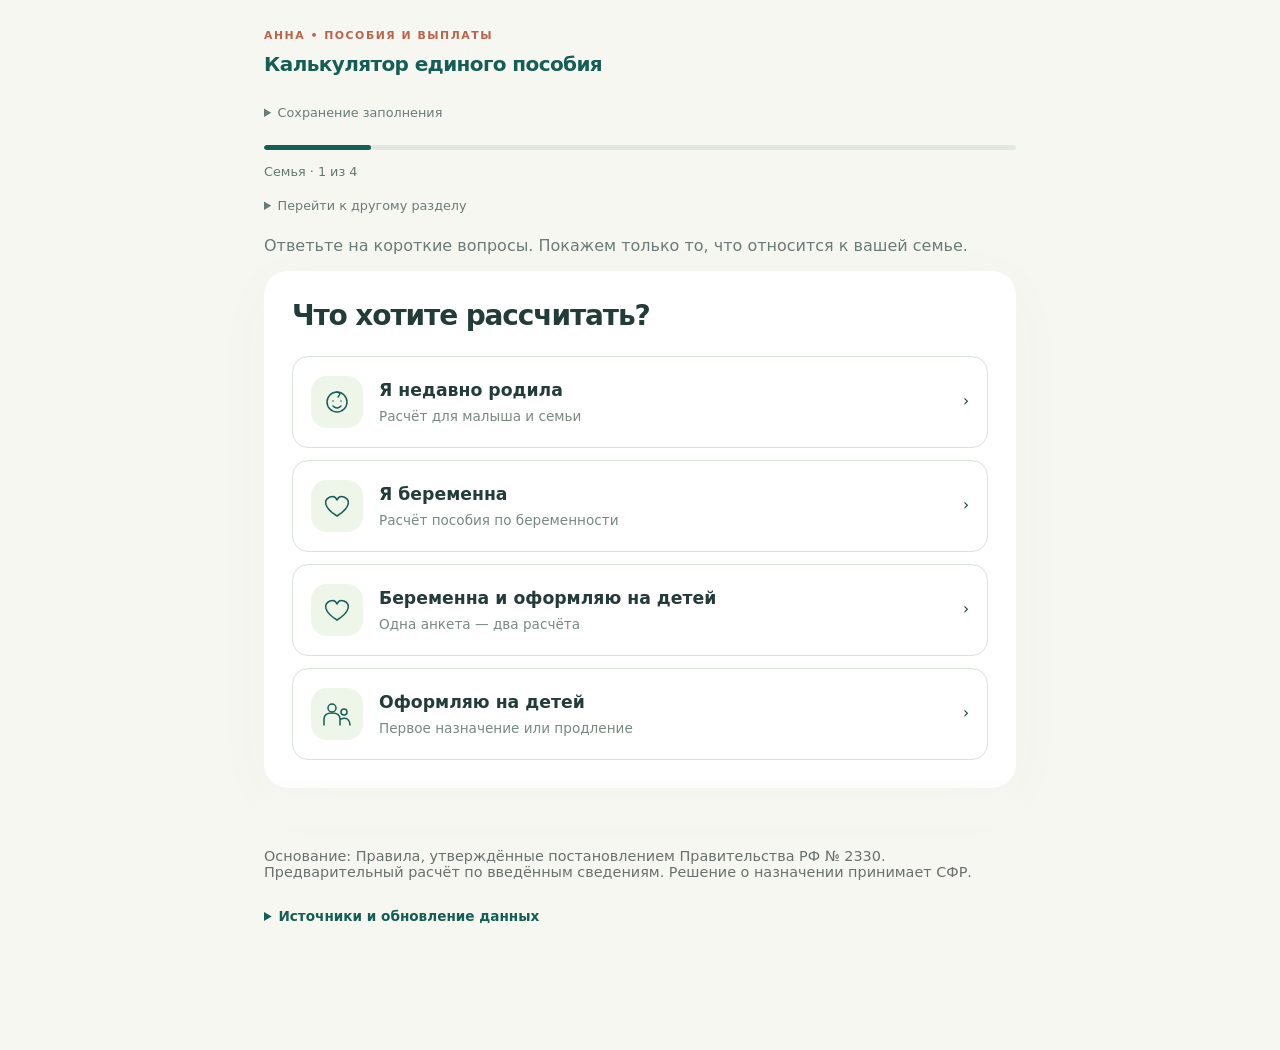
==== index.html @ 0e8c5431 "Audit regional income combinations and fix household recovery branches" ====
<!doctype html>
<html lang="ru">
<meta charset="utf-8">
<meta name="viewport" content="width=device-width, initial-scale=1">
<title>Калькулятор единого пособия — Анна про пособия</title>
<link rel="stylesheet" href="style.css?v=20261012-48">
<main>
  <header><span class="eyebrow">АННА • ПОСОБИЯ И ВЫПЛАТЫ</span><h1>Калькулятор единого пособия</h1><p>Узнайте предварительную сумму пособия и сравните, когда подать заявление. Можно заполнить частями и сохранить ответы.</p></header><details class="draft-tools"><summary>Сохранение заполнения</summary><label class="check"><input id="save-draft" type="checkbox"> Сохранять заполнение в этом браузере</label><p class="hint">На общем устройстве оставьте сохранение выключенным. Черновик хранится только в вашем браузере.</p><span id="draft-status" role="status"></span><button id="clear-draft" type="button" class="remove">Удалить черновик</button></details><nav id="progress" aria-label="Шаги анкеты"></nav><p id="step-help" class="step-help"></p>
  <section class="panel"><h2>Заявитель</h2><label>Гражданство РФ<select id="applicant-citizen"><option value="">Выберите</option><option value="yes">Да</option><option value="no">Нет</option></select></label><label>Постоянно проживаю в России<select id="applicant-residence"><option value="">Выберите</option><option value="yes">Да</option><option value="no">Нет</option></select></label><details><summary>Судебные решения о дееспособности</summary><label>Суд признавал вас недееспособным или ограничивал дееспособность?<select id="applicant-capacity"><option value="">Выберите</option><option value="none">Нет такого решения</option><option value="limited">Да, дееспособность ограничена</option><option value="incapable">Да, признали недееспособным</option><option value="unknown">Не уверена / нужно уточнить</option></select></label><div id="capacity-dates" hidden><label>Когда решение вступило в силу?<input id="capacity-decision" type="date"></label><label>Если дееспособность восстановлена: когда новое решение вступило в силу?<input id="capacity-restored" type="date"></label></div><p class="hint">Вопрос касается решения суда. Само заболевание или инвалидность его не заменяют. Для заявления на ребёнка проверяем сохранение родительских прав в его карточке; судебное ограничение само по себе не означает отказ. Если такой ситуации нет, выберите «Нет такого решения».</p></details><label>В каком месяце планируете подать заявление? <input id="start" type="month"></label><label>День, на который проверить условия (необязательно) <input id="day" type="number" min="1" max="31" value="1"></label><p class="hint">Если выбранного дня нет в месяце, сравниваем подачу в последний день этого месяца. Точная дата показана в календаре.</p><label class="check"><input id="pregnancy-applying" type="checkbox"> Проверить отдельно пособие беременной</label><label>Постановка на учёт до 12 недель<select id="pregnancy-registered"><option value="">Уточните, если подаёте по беременности</option><option value="yes">Да</option><option value="no">Нет</option></select></label><details id="pregnancy-details"><summary>Пособие по беременности</summary><label>Срок беременности на дату первой подачи, недель <input id="weeks" type="number" min="0" max="42"></label><label>Предполагаемая дата родов — для сравнения будущих месяцев <input id="pregnancy-forecast-through" type="date"></label><label>Если беременность уже закончилась — укажите дату <input id="pregnancy-ended" type="date"></label><p class="hint">Укажите срок на выбранный день подачи. Предполагаемая дата родов нужна только для прогноза: до неё сравниваем будущие месяцы. Дату окончания заполняйте, только если беременность уже закончилась. Если в расчётном периоде вы не работали из-за беременности, отметьте эти месяцы на шаге «Причины».</p></details><details open><summary>Адрес и уже назначенные меры поддержки</summary><label>По какому адресу будете подавать?<select id="residence-basis"><option value="">Выберите</option><option value="permanent">Постоянная регистрация</option><option value="temporary">Место пребывания</option><option value="actual">Фактическое проживание без подтверждённой регистрации</option></select></label><label>Если по месту пребывания или фактического проживания: сможете подтвердить адрес?<select id="address-proof"><option value="">Уточните, если относится к вам</option><option value="yes">Да, документы есть</option><option value="no">Пока нет</option></select></label><label>Получаете прежнее пособие, которое хотите заменить единым?<select id="prior-measure"><option value="">Уточните</option><option value="no">Нет</option><option value="yes">Да</option><option value="unknown">Не уверена</option></select></label><p class="hint">Речь о прежних выплатах на детей 3–7 или 8–17 лет, на первого или третьего ребёнка до 3 лет, либо прежнем пособии беременной. Если уже получаете единое пособие и хотите его продлить, выберите «Нет». Маткапитал, декретные и обычное пособие по уходу здесь указывать не нужно.</p></details><p class="hint">При расчёте пособия по беременности важен срок на день подачи. Заполните его на шаге «Дети».</p></section>
  <section class="panel"><div class="section-heading"><h2>Уважительные причины</h2><button id="add" type="button">+ Добавить период</button></div><div id="reasons"></div><p class="hint">Укажите месяцы, которые попали в период причины. Причины одного месяца не складываются дважды. В каждом добавленном периоде заполните обе даты; лишнюю строку можно убрать.</p></section>
  <section class="panel"><div class="section-heading"><h2>Дети в семье</h2><button id="add-child" type="button">+ Добавить ребёнка</button></div><div id="children"></div><label>Если есть ребёнок под опекой: вы единственный опекун или попечитель?<select id="sole-guardian"><option value="">Уточните, если это ваша ситуация</option><option value="yes">Да, подтверждается документом</option><option value="no">Нет</option></select></label><p class="hint">Для детей от 18 до 23 лет уточняем очное обучение и брак. На детей от 17 лет само пособие уже не назначают, но некоторые из них входят в состав семьи. Семейное положение само по себе не подтверждает статус единственного опекуна.</p></section>
  <section class="panel"><div class="section-heading"><h2>Автомобили</h2><button id="add-car" type="button">+ Добавить автомобиль</button></div><div id="cars"></div><label class="check"><input id="large-family" type="checkbox"> Семья официально многодетная</label><label>Вам уже продлевали пособие по этому правилу?<select id="grace-used"><option value="">Уточните, если актуально</option><option value="no">Нет</option><option value="yes">Да</option></select></label><label class="check"><input id="disability" type="checkbox"> В семье есть человек с инвалидностью</label><label class="check"><input id="support-car" type="checkbox"> Автомобиль предоставлен как мера поддержки или полностью оплачен целевой господдержкой (кроме регионального маткапитала)</label><p class="hint">Мощность от 250 л. с. включительно и возраст не старше пяти лет могут стать основанием для отказа. Для семьи с четырьмя детьми проверяется отдельное исключение.</p></section>
  <section class="panel"><div class="section-heading"><h2>Остальное имущество</h2><button id="add-property" type="button">+ Объект</button></div><p>Если имущества этого вида нет, ничего добавлять не нужно. По каждому объекту уточним только нужные параметры.</p><p class="hint">Квартиры и жилые дома проверяются отдельно: при двух и более квартирах предел общей площади — 24 м² на члена семьи; при двух и более домах — 40 м². Одна квартира и один дом не складываются. Земля — до 0,25 га (25 соток) обычно и до 1 га (100 соток) в сельском населённом пункте или на межселенной территории; применяются исключения по виду участка и господдержке.</p><div id="properties"></div><label>Место жительства / пребывания для порога земли<select id="rural"><option value="">Выберите, если есть учитываемая земля</option><option value="city">Городское / иное: 0,25 га</option><option value="rural">Сельский населённый пункт или межселенная территория: 1 га</option></select></label><div class="section-heading"><h3>Мотоциклы, лодки, самоходная техника</h3><button id="add-vehicle" type="button">+ Техника</button></div><details><summary>Если мотоцикл или самоходная техника получены как мера господдержки</summary><label class="check"><input id="support-motorcycle" type="checkbox"> Мотоцикл предоставлен как мера поддержки или полностью оплачен целевой господдержкой</label><label class="check"><input id="support-machine" type="checkbox"> Самоходная техника предоставлена как мера поддержки или полностью оплачена целевой господдержкой</label><p class="hint">Региональный маткапитал не относится к этому исключению. Подтвердите назначение меры документом.</p></details><div id="other-vehicles"></div><div id="deposit-section"><h3>Проценты по банковским счетам</h3><p class="hint">Укажите выплаченные проценты за налоговый год, а не сумму вклада и не только облагаемую налогом часть. При закрытии счета уточним дату.</p><div id="deposits"></div><button id="add-deposit" type="button">+ Счёт с процентами</button></div></section>
  <section class="panel"><div class="section-heading"><h2>Доходы семьи</h2><button id="add-adult" type="button">+ Добавить супруга</button></div><label>Способ ввода<select id="income-mode"><option value="period">Одинаковая сумма за месяц и период</option><option value="monthly">Разная сумма каждый месяц — точнее для прогноза</option><option value="total">Одна сумма за 12 месяцев — только первый месяц</option></select></label><p class="hint">Вводите начисленную зарплату <strong>до удержания НДФЛ</strong>. Сначала отметьте виды дохода. Для постоянной зарплаты укажите сумму и период. Будущую зарплату учитываем только если вы отметите отдельное предположение; для меняющейся рекомендуем помесячный ввод. Учитывайте начисленные суммы по каждому взрослому отдельно. Пустая ячейка означает «не знаю», ноль нужно ввести явно. Быстрый итог даст оценку только для первого месяца: для будущего окна не видно, какой доход из него выйдет.</p><div id="income-people"></div><details><summary>Где посмотреть суммы и что вводить</summary><ul><li>Зарплата за прошедший год: <a href="https://www.gosuslugi.ru/help/faq/income_statement/102203" target="_blank" rel="noopener">справка о доходах на Госуслугах</a> или <a href="https://www.nalog.gov.ru/rn91/ifns/ifns6/info/16555894/" target="_blank" rel="noopener">ФНС → Доходы → Справки о доходах</a>. Для текущих месяцев — расчётные листки у работодателя.</li><li>Проценты по вкладам и накопительным счетам за 2025 год: <a href="https://www.nalog.gov.ru/rn11/news/activities_fts/16637188/" target="_blank" rel="noopener">ФНС → Доходы → Банковские вклады</a>; также запросите справку в банке. Нужны <strong>все выплаченные проценты</strong>, а не только часть, с которой платится налог. Основную сумму вклада в доход не вводят.</li><li>По вкладам есть отдельная проверка порога процентов и расчёт дохода по календарному году. Он открывается при выборе «Проценты по вкладам».</li></ul></details><div class="demo-pm"><h3>Прожиточный минимум для расчёта</h3><label>Регион проживания<select id="pm-region"><option value="">Выберите регион</option></select></label><label hidden>Территория или группа территорий<select id="pm-area"><option value="">Выберите местность</option></select></label><p class="hint">Прожиточный минимум зависит от региона и года подачи. Для 2026 года используем значения из <a href="https://sfr.gov.ru/grazhdanam/dop_info/prozhitochniy_min_deti/velichina_projitochnogo_minimuma_v_subektah_Rossiiskoi_Federacii_na_tekushchiy_god/" target="_blank" rel="noopener">официальной таблицы СФР за 2026 год</a>. Если в регионе несколько местных значений, выберите свою территорию. Для 2027 года без загруженных официальных сумм доступен отдельный прогноз по выбранным допущениям.</p></div></section>
  <section class="panel"><h2>Сравнение месяцев</h2><p class="hint">Это предварительная проверка введённых доходов, алиментов, состава семьи и имущества. По неизвестным сведениям вывод остаётся открытым; решение о назначении принимает СФР.</p><div id="completion-check" class="completion-check" hidden></div><button id="print-results" type="button" class="remove">Распечатать / сохранить PDF</button><div id="results"></div></section>
  <div class="wizard-actions"><button id="back" type="button" class="remove">Назад</button><button id="next" type="button">Далее</button></div><footer>Основание: Правила, утверждённые постановлением Правительства РФ № 2330. Предварительный расчёт по введённым сведениям. Решение о назначении принимает СФР.<details class="sources-help"><summary>Источники и обновление данных</summary><p>Прожиточный минимум: официальная таблица СФР за 2026 год, сверка 29.09.2026. Правила расчёта: редакция, проверенная 29.09.2026. Дата сверки обозначает последнюю проверку источника, а год — период действия сумм. Для года без загруженных официальных сумм можно включить отдельный прогноз по своим допущениям. Такой результат помечен как сценарий.</p></details></footer>
</main><script type="module" src="ui.mjs?v=20261012-48"></script>
</html>
---- style.css ----
:root { font-family: Inter, system-ui, sans-serif; color:#172c35; background:#f1f4f1; } * { box-sizing:border-box } body { margin:0 } main { max-width:1000px; padding:32px 20px 80px; margin:auto } header { padding:42px 0 28px } h1 { font-size:clamp(2.2rem,6vw,4rem); max-width:720px; letter-spacing:-.045em; line-height:1.08; margin:14px 0 } h2 { margin:0 0 20px; font-size:1.45rem } p { line-height:1.55 } .eyebrow { color:#287865; font-weight:700; letter-spacing:.08em; text-transform:uppercase; font-size:.75rem } header p { max-width:650px; color:#53666c; font-size:1.1rem } .panel { background:white; padding:28px; border-radius:20px; margin:18px 0; box-shadow:0 8px 32px #123f2e0a } label { display:flex; flex-direction:column; gap:8px; font-weight:600; margin:14px 0 } input,select { font:inherit; border:1px solid #bdcbc6; border-radius:10px; padding:11px; background:white; width:100% } input:focus,select:focus { outline:2px solid #287865 } button { background:#176b59; color:white; border:0; border-radius:10px; padding:11px 16px; cursor:pointer; font-weight:700 } .hint,footer { color:#61737a; font-size:.9rem } .section-heading { display:flex; justify-content:space-between; align-items:start; gap:12px } .reason { display:grid; grid-template-columns:2fr 1fr 1fr 1.1fr auto; gap:10px; align-items:end; border-top:1px solid #e4ebe6; padding:16px 0 } .reason label { margin:0; font-size:.85rem } .reason .check { align-self:center; display:flex; flex-direction:row; align-items:center } .check input { width:auto } .remove { background:#edf2ef; color:#275b51 } .result { display:grid; grid-template-columns:1fr 2fr; padding:15px; border-top:1px solid #e4ebe6; gap:12px } .result strong { display:block } .ok { color:#16704e } .bad { color:#a54831 } .unknown { color:#756428 } footer { padding-top:20px } @media(max-width:700px) { .reason { grid-template-columns:1fr 1fr } .reason label:first-child { grid-column:span 2 } .result { grid-template-columns:1fr } }
.form-row { display:grid; grid-template-columns:repeat(4,minmax(0,1fr)) auto; gap:10px; align-items:end; padding:14px 0; border-top:1px solid #e4ebe6 } .form-row label { margin:0; font-size:.85rem } .form-row .check { flex-direction:row; align-items:center } .result small { display:block; color:#708188; font-weight:400; margin-top:4px } @media(max-width:700px) { .form-row { grid-template-columns:1fr 1fr } .form-row .check { grid-column:span 2 } }
.income-person { border-top:1px solid #e4ebe6; margin-top:20px; padding-top:16px } .income-person h3 { margin:0 0 12px } .income-grid { display:grid; grid-template-columns:repeat(4,minmax(0,1fr)); gap:8px 16px } .income-grid label { font-size:.85rem; margin:0 } .demo-pm { border-top:1px solid #e4ebe6; margin-top:22px; padding-top:15px } details { margin:18px 0 } summary { color:#176b59; cursor:pointer; font-weight:700 } details li { margin:9px 0; line-height:1.5 } a { color:#176b59 } @media(max-width:700px) { .income-grid { grid-template-columns:1fr 1fr } }
/* «Анна про пособия»: точная палитра уже используемого фирменного проекта. */
:root { --cream:#fbf3e7; --paper:#fffaf2; --ink:#26342f; --teal:#125b56; --terr:#c65336; --must:#d7a42d; --burg:#7d303b; --olive:#6f7841; --line:#dfd1bd; color:var(--ink); background:var(--cream) }
.panel { background:var(--paper); border:1px solid var(--line); box-shadow:0 8px 28px #382e200d }
h1,h2 { font-family:Georgia,serif; color:var(--teal) }
.eyebrow { color:var(--terr) }
button { background:var(--terr) }
.remove { background:#f2dfbd; color:#70491e }
a,summary { color:var(--teal) }
input:focus,select:focus { outline-color:var(--terr) }
input,select { border-color:#cfc1ad }
.hint,footer { color:#68716d }
.ok { color:var(--teal) } .bad { color:var(--burg) } .unknown { color:#795c13 }
#progress { display:flex; gap:7px; overflow-x:auto; padding:0 0 12px; margin-bottom:8px }
#progress span { white-space:nowrap; background:#f2dfbd; color:#70491e; padding:9px 13px; border-radius:999px; font-size:.8rem; font-weight:700 }
#progress span.active { background:var(--teal); color:white }
.wizard-actions { display:flex; justify-content:space-between; gap:12px; margin-top:18px }
.wizard-actions button { min-width:130px }
button:disabled { opacity:.45; cursor:not-allowed }
[hidden] { display:none!important }
.forecast-overview { background:#f2dfbd; border-radius:12px; padding:14px 16px; margin:8px 0 18px; line-height:1.5 }
details.result { display:block; margin:8px 0; padding:0; border:1px solid var(--line); border-radius:12px; background:white; overflow:hidden }
.result > summary { display:flex; align-items:center; justify-content:space-between; gap:12px; padding:15px 18px; list-style:none; line-height:1.4 }
.result > summary::-webkit-details-marker { display:none }
.result > summary::after { content:'⌄'; font-size:1.3rem; line-height:1; margin-left:4px; transition:transform .15s }
.result[open] > summary::after { transform:rotate(180deg) }
.result > summary:focus-visible { outline:2px solid var(--terr); outline-offset:-2px }
.result-date { color:var(--ink); font-weight:700; flex:0 0 auto }
.result-detail { border-top:1px solid var(--line); padding:16px 18px; line-height:1.6; overflow-wrap:anywhere }
@media(max-width:700px) { .result > summary { align-items:flex-start; flex-direction:column; position:relative; padding-right:42px } .result > summary::after { position:absolute; top:16px; right:17px } }
.source-picker { border-top:1px solid var(--line); margin-top:20px; padding-top:18px }
.source-picker fieldset { border:0; padding:0; margin:12px 0 }
.source-picker legend { font-weight:700; margin-bottom:6px; color:var(--teal) }
.source-grid { display:grid; grid-template-columns:repeat(2,minmax(0,1fr)); gap:6px 14px }
.source-grid .check { flex-direction:row; align-items:center; margin:4px 0; font-weight:500 }
@media(max-width:700px) { .source-grid { grid-template-columns:1fr } }
[hidden] { display:none!important }

.result-section + .result-section { margin-top:18px; padding-top:16px; border-top:1px solid var(--line) }
.result-section h3 { font-size:1rem; color:var(--teal); margin:0 0 7px; line-height:1.4 }
.result-section p { margin:0; line-height:1.65 }

.draft-tools { padding:14px 18px; border:1px solid var(--line); border-radius:12px; margin-bottom:20px }
.draft-tools .check { flex-direction:row; align-items:center; font-size:.9rem; margin:0 }
.draft-tools button { margin-top:10px }
#draft-status { display:block; font-size:.85rem }
.completion-check { background:#f2dfbd; border-radius:12px; padding:16px; margin-bottom:18px }
.review-link { display:block; background:transparent; color:var(--teal); text-align:left; text-decoration:underline; padding:7px 0; overflow-wrap:anywhere }
.form-row > *, .reason > * { min-width:0 }
@media(max-width:420px) { main { padding:20px 12px 50px } .panel { padding:18px 14px } .form-row,.reason,.income-grid { grid-template-columns:1fr } .form-row .check,.reason label:first-child { grid-column:auto } .section-heading { flex-wrap:wrap } }
@media print { body { background:white; color:black } main { max-width:none;padding:0 } header { padding:0 } nav,.draft-tools,.wizard-actions,button,main > .panel:not(:last-of-type) { display:none!important } main > .panel:last-of-type { display:block!important;border:0;box-shadow:none;padding:0 } .completion-check { background:white } .result { break-inside:avoid } .result > summary::after { display:none } .result-section { break-inside:avoid } }

/* Анкета: последовательные шаги и отдельные карточки детей. */
header { padding:24px 0 12px } h1 { font-size:clamp(2rem,5vw,3.2rem); max-width:820px }
#progress { display:block;overflow:visible;margin:20px 0 6px;padding:0 }
.step-counter { font-size:1rem;color:var(--teal);font-weight:700;margin:0 0 12px }
.step-links { display:flex;gap:7px;flex-wrap:wrap }
.step-links button { background:#f2dfbd;color:#70491e;font-size:.82rem;padding:8px 11px }
.step-links button.active { background:var(--teal);color:white }
.step-help,.step-intro { color:#61716b;line-height:1.6 }
.basic-grid,.child-core { display:grid;grid-template-columns:repeat(2,minmax(0,1fr));gap:8px 20px }
.basic-grid .demo-pm { grid-column:1/-1;margin:0;padding:0;border:0 }
.child-card { display:block;border:1px solid var(--line);border-radius:14px;padding:18px;margin:14px 0;background:white }
.child-card-title { margin:0 0 14px;color:var(--teal) }
.child-core label { margin:8px 0;font-size:.95rem }
.child-card > details { border-top:1px solid var(--line);padding-top:12px }
.child-card > .check { display:flex;flex-direction:row;align-items:center;margin:12px 0 }
.child-card > .remove { margin-top:12px }
.draft-tools { margin:8px 0;padding:12px 16px }
.draft-tools .check { margin-top:12px }
.pregnancy-choice { border-top:1px solid var(--line);margin-top:22px;padding-top:12px }
.pregnancy-choice > .check { flex-direction:row;align-items:center }
.result-overview { border:1px solid var(--line);border-radius:14px;padding:18px;margin:18px 0;background:#f4ead8 }
.result-overview h3 { margin:0;color:var(--teal) }.result-overview p { margin:10px 0 0 }
.result > summary .result-date { min-width:150px }
.wizard-actions { position:sticky;bottom:0;padding:14px 0;background:var(--cream);z-index:2;border-top:1px solid var(--line) }
@media(max-width:600px) { .basic-grid,.child-core { grid-template-columns:1fr } .basic-grid .demo-pm { grid-column:auto }.child-card { padding:14px }.step-links button { font-size:.75rem;padding:7px 9px }.wizard-actions button { min-width:0 } }
@media print { main > .panel { display:none!important } #result-panel { display:block!important } .draft-tools,.step-help { display:none!important } #results details { display:block } }
.basic-grid .check { flex-direction:row;align-items:center }
.basic-grid > .field-help { grid-column:1/-1 }

header { padding:14px 0 8px } h1 { font-size:clamp(1.8rem,4vw,2.6rem) } header p { font-size:1rem;margin:12px 0 }

.renewal-help { border-top:1px solid var(--line);margin-top:20px;padding-top:12px }
.sources-help { font-size:.85rem;line-height:1.6 }
@media(max-width:600px) { header h1 { font-size:1.65rem;margin:10px 0 } header p { font-size:.9rem;line-height:1.5 }.step-links { flex-wrap:nowrap;overflow-x:auto;padding-bottom:7px }.step-links button { flex-shrink:0 }.step-help { font-size:.9rem;margin:8px 0 }.check input[type=checkbox] { flex:0 0 auto;width:20px;height:20px }.panel h2 { font-size:1.5rem } }

.asset-choice-grid { display:grid;grid-template-columns:repeat(2,minmax(0,1fr));gap:6px 18px }.asset-picker .check,.alimony-children .check { flex-direction:row;align-items:center;font-weight:500 }.property-adds { display:flex;flex-wrap:wrap;gap:8px;margin:16px 0 }.asset-row-title { grid-column:1/-1;color:var(--teal);margin:8px 0 } #forecast-settings label { font-weight:500 }
@media(max-width:600px) { .asset-choice-grid { grid-template-columns:1fr }.property-adds button { width:100% } }

/* Comfortable touch targets and shorter screens while filling the form. */
input,select,button { min-height:44px } input,select { font-size:16px } .check { min-height:44px;gap:10px }.check input { min-height:0; width:22px;height:22px;flex-shrink:0 } summary { padding:8px 0;min-height:44px;box-sizing:border-box } .quick-confirm,.leave-help,.period-note,.step-review { border:1px solid var(--line);background:#f4ead8;padding:14px;border-radius:12px;margin:14px 0;line-height:1.5 }.quick-confirm p { margin:0 0 12px }.quick-confirm small { display:block;margin-top:10px }.leave-help button { display:block;margin:10px 0;text-align:left }.child-circumstances label { margin:14px 0 }.field-invalid { border:2px solid var(--terr) }.result-amount { color:var(--teal);font-size:1.15rem;line-height:1.4 }.inside-wizard header p { display:none }.inside-wizard header h1 { font-size:1.2rem;margin:8px 0 }.inside-wizard .eyebrow { display:none }.inside-wizard .draft-tools { margin:0;padding:6px 12px }.inside-wizard .draft-tools summary { font-size:.85rem }.step-review .review-link { min-height:44px }.form-row > .hint,.form-row > .salary-zero { grid-column:1/-1 }
@media(max-width:600px) { main { padding-top:14px }.panel { padding:18px 14px }.form-row,.reason { grid-template-columns:1fr }.form-row .check,.reason label:first-child { grid-column:auto }.form-row label,.reason label { font-size:1rem }.step-links button { min-height:44px;font-size:.85rem;padding:10px 12px }.wizard-actions { padding-bottom:max(12px,env(safe-area-inset-bottom));gap:12px }.wizard-actions button { min-height:48px;font-size:1rem;flex:1 }.wizard-actions #back { flex:0 0 auto }.child-core { gap:4px }.result-amount { font-size:1.25rem }.source-grid .check { padding:5px 0 }.leave-help button,.quick-confirm button { width:100% } }

/* Guided, mobile-first presentation. */
:root { --cream:#f7f7f2;--paper:#fff;--line:#dde4dc;--ink:#233c39;--teal:#155e56;--terr:#bb634b;font-family:system-ui,-apple-system,BlinkMacSystemFont,"Segoe UI",sans-serif;background:var(--cream) }
main { max-width:800px;padding:24px 24px 90px } header { padding:0 0 12px } header h1,.inside-wizard header h1 { font-family:inherit;font-size:1.25rem;letter-spacing:-.03em;margin:8px 0;max-width:none;line-height:1.3 } header .eyebrow { font-size:.68rem;letter-spacing:.14em } header p { display:none }.inside-wizard .eyebrow { display:inline }
.panel { border:0;box-shadow:0 14px 60px #1f514108;background:white;border-radius:24px;padding:28px;margin:12px 0 }.panel > h2,.panel > .section-heading { display:none }.question-card > h2 { font:650 1.75rem/1.2 system-ui,sans-serif;letter-spacing:-.04em;color:var(--ink);margin:0 0 24px }.question-card h3 { font-size:1.1rem;line-height:1.4;color:var(--ink) }.question-card h2 ~ h2 { display:none }.question-card > .hint { color:#697c77 }
.basic-grid { display:block }.basic-grid .demo-pm { padding:0;margin:0;border:0 }.demo-pm > h3,.asset-picker > h3,.source-picker > h3 { display:none }.guided-intro { color:#697c77;font-size:1rem;margin:12px 0 }.draft-tools,.inside-wizard .draft-tools { margin:0;border:0;border-radius:0;padding:0;background:none }.draft-tools > summary { font-size:.8rem;min-height:36px;font-weight:500;color:#697c77 }.draft-tools .check { margin:8px 0 }
#progress { margin:12px 0 6px }.progress-track { background:#e1e8df;border-radius:8px;height:5px;overflow:hidden;margin-bottom:12px }.progress-track span { display:block;height:100%;background:var(--teal);border-radius:8px }.step-counter { color:#637872;font-size:.8rem;font-weight:500;margin:8px 0 }.section-menu { margin:0 }.section-menu > summary { font-size:.8rem;font-weight:500;min-height:32px;color:#697c77 }.section-menu .step-links { padding:10px 0;flex-wrap:wrap }.section-menu button { background:#eef3ed;min-height:44px }.section-menu button.active { background:var(--teal) }
.goal-choices { display:grid;gap:12px }.goal-choice { display:flex;align-items:center;gap:16px;text-align:left;background:white;border:1px solid #d9e3d9;border-radius:16px;padding:18px;color:var(--ink);width:100%;min-height:92px;box-shadow:none;font-weight:500 }.goal-choice > span:nth-child(2) { flex:1 }.goal-choice strong { font-size:1.08rem;font-weight:650;display:block }.goal-choice small { font-size:.85rem;color:#788980;display:block;margin-top:6px }.goal-choice:hover,.goal-choice:focus-visible { border-color:var(--teal);background:#f3f8f1 }.choice-icon { background:#eef5e9;border-radius:16px;width:52px;height:52px;display:grid;place-items:center;color:var(--teal) }.choice-icon svg { width:32px;height:32px;stroke:currentColor;fill:none;stroke-width:1.5;stroke-linecap:round;stroke-linejoin:round }
label { font-weight:550;line-height:1.4;font-size:1rem;margin:16px 0;gap:9px } input,select { min-height:50px;border:1px solid #dce4db;border-radius:12px;padding:13px;color:var(--ink);background:#fcfdfb;font-size:16px } input:focus-visible,select:focus-visible { outline:2px solid #a0bb9e;outline-offset:2px;border-color:var(--teal) } button { font-family:inherit;font-size:.95rem;min-height:48px;padding:13px 18px;line-height:1.3;border-radius:12px;background:var(--teal) }.remove { background:#edf3e8;color:var(--teal) }.check { align-items:center;flex-direction:row;min-height:48px;gap:12px }.check input { width:22px;height:22px;min-height:0;accent-color:var(--teal) }
.child-card { background:transparent;border:0;border-radius:0;padding:0;margin:0 }.child-core { gap:8px 18px }.child-card-title { font-size:1.5rem;margin:0 0 20px }.child-core label { font-size:1rem }.child-card > .remove { font-size:.8rem;padding:8px 10px;min-height:40px;background:transparent;color:#92756d }.child-card details { border-top:0 }.quick-confirm,.leave-help,.period-note,.step-review { background:#f2f7ed;border:0;border-radius:16px;padding:18px;font-size:.95rem }.quick-confirm button { background:white;color:var(--teal);border:1px solid #dce7d5 }.quick-confirm small { color:#73866f }.optional-details,.field-help,.child-circumstances,.child-role-help { border-top:1px solid #e4eae1;padding-top:8px }.optional-details > summary,.field-help > summary,.child-circumstances > summary { font-size:.9rem;font-weight:500;color:#667e70 }.source-picker { border:0;padding:0;margin:0 }.source-grid { gap:10px;grid-template-columns:1fr 1fr }.source-grid .check,.asset-choice-grid .check { margin:0;border:1px solid #e1e7dc;border-radius:12px;padding:14px;background:#fcfdfb;font-size:.95rem;align-items:flex-start }.source-grid .check:has(input:checked),.asset-choice-grid .check:has(input:checked) { border-color:#8fac87;background:#f2f7ed }.source-grid .check input { margin-top:1px }.source-picker legend { color:#697c77;font-size:.9rem;font-weight:400 }.source-picker > .hint { margin:0 0 14px }.asset-choice-grid { gap:10px }.source-picker details { margin:16px 0 }.form-row { grid-template-columns:repeat(2,minmax(0,1fr));gap:16px;align-items:start }.form-row > .remove,.form-row > details,.form-row > .hint { grid-column:1/-1 }.income-person { border-top:0;margin-top:0 }.reason { grid-template-columns:repeat(2,minmax(0,1fr));align-items:start;gap:16px }.reason .hint,.reason button { grid-column:1/-1 }.period-note { margin:0 0 20px;font-size:.9rem }.leave-help { background:#f8f2eb }.leave-help > summary { font-weight:550 }.result-overview { background:#eef5e9;border:0;border-radius:18px;padding:22px }.result-overview h3 { color:var(--teal);font-size:1.15rem }.result > summary { padding:18px;gap:18px }.forecast-details > summary { font-weight:500;font-size:.9rem }.result-amount { font-size:1.2rem }.result-section p { font-size:.95rem }.result-detail { line-height:1.5 }
.wizard-actions { padding:14px 0;background:var(--cream);border-top:0;gap:12px;box-shadow:0 -10px 18px var(--cream);margin-top:10px }.wizard-actions #next { flex:1;font-size:1rem;min-height:52px }.wizard-actions #back { min-width:90px;min-height:52px;background:white;color:#6c8179;border:1px solid #dce4db }.wizard-actions button { max-width:none }.inside-wizard footer { display:none } body[data-question=result] footer { display:block;font-size:.8rem }.guided-intro:empty { display:none }
@media(max-width:600px) { main { padding:16px 14px 90px }.panel { padding:24px 20px;border-radius:20px }.question-card > h2 { font-size:1.55rem }.child-core,.form-row,.reason,.source-grid,.asset-choice-grid { grid-template-columns:1fr }.child-core label { margin:10px 0 }.reason label:first-child,.form-row .check { grid-column:auto }.goal-choice { padding:16px 14px;gap:12px }.goal-choice strong { font-size:1rem }.goal-choice small { font-size:.82rem }.choice-icon { width:46px;height:46px;flex-shrink:0 }.section-menu .step-links { overflow:visible }.wizard-actions { padding-bottom:max(12px,env(safe-area-inset-bottom)) }.panel .quick-confirm,.panel .leave-help { padding:16px }.result > summary { padding:18px }.result-amount { font-size:1.25rem }.inside-wizard header h1 { font-size:1.1rem }.question-card .section-heading { gap:12px;align-items:center }.section-heading button { font-size:.85rem } }
@media print { .question-card { display:block!important }.question-card > h2 { display:block } .guided-intro,.section-menu,.progress-track { display:none!important } body footer { display:block!important } }

body:not([data-question=goal]):not([data-question=result]) footer { display:none }#progress .progress-track span { background:var(--teal);padding:0;border-radius:8px }.optional-details:has(> .pregnancy-choice) { margin-top:16px }

.search-select {position:relative;display:grid;grid-template-columns:minmax(0,1fr) 44px;gap:0;margin-top:6px}.search-select-native {position:absolute!important;width:1px!important;height:1px!important;opacity:0;pointer-events:none;padding:0!important;margin:0!important;overflow:hidden}.search-select-input {margin:0!important;border-radius:10px 0 0 10px!important;width:100%;min-width:0}.search-select-toggle {margin:0!important;padding:0!important;border-radius:0 10px 10px 0!important;font-size:22px;min-width:44px}.search-select-options {position:absolute;z-index:50;top:calc(100% - 18px);left:0;right:0;max-height:300px;overflow-y:auto;background:white;border:1px solid var(--line);border-radius:10px;box-shadow:0 8px 24px #0002;overscroll-behavior:contain}.search-select-options[hidden] {display:none}.search-select-option {display:block!important;text-align:left!important;width:100%;border:0!important;border-radius:0!important;background:white!important;color:var(--ink)!important;padding:12px 14px!important;margin:0!important;font-size:1rem;white-space:normal;line-height:1.4}.search-select-option:hover,.search-select-option[aria-selected=true] {background:#e7eee8!important}.search-select-options p {padding:12px;margin:0;font-size:14px}.search-select-status {grid-column:1/-1;font-size:12px;min-height:18px;color:var(--muted)}label:has(> .search-select-native.field-invalid) .search-select-input {border:2px solid var(--terr)}

.form-row .forecast-option,.forecast-option { display:block;grid-column:1/-1;line-height:1.5 }.forecast-option input { vertical-align:middle;margin-right:8px }.forecast-option .hint { display:block;margin-top:8px;font-weight:400 }

.result-answers { padding:0 16px 16px;border-bottom:1px solid var(--line) }.result-answers p { font-weight:600 }.result-answers .review-link { display:block;width:100%;text-align:left;margin:8px 0;white-space:normal }.result-edit-context { padding:16px;background:#f4ead8;border-radius:12px;margin:16px 0 }.result-edit-context p { margin-top:0 }

.individual-income-checks { margin:12px 0;padding:16px;border:1px solid var(--line);border-radius:12px;background:#f7faf5 }.individual-income-checks h3 { font-size:1rem;margin:0 0 8px }.individual-income-check { padding:10px 0;border-top:1px solid var(--line) }.individual-income-check p { margin:6px 0;line-height:1.5;font-size:.9rem }.individual-income-checks > .hint { margin:0 0 10px }
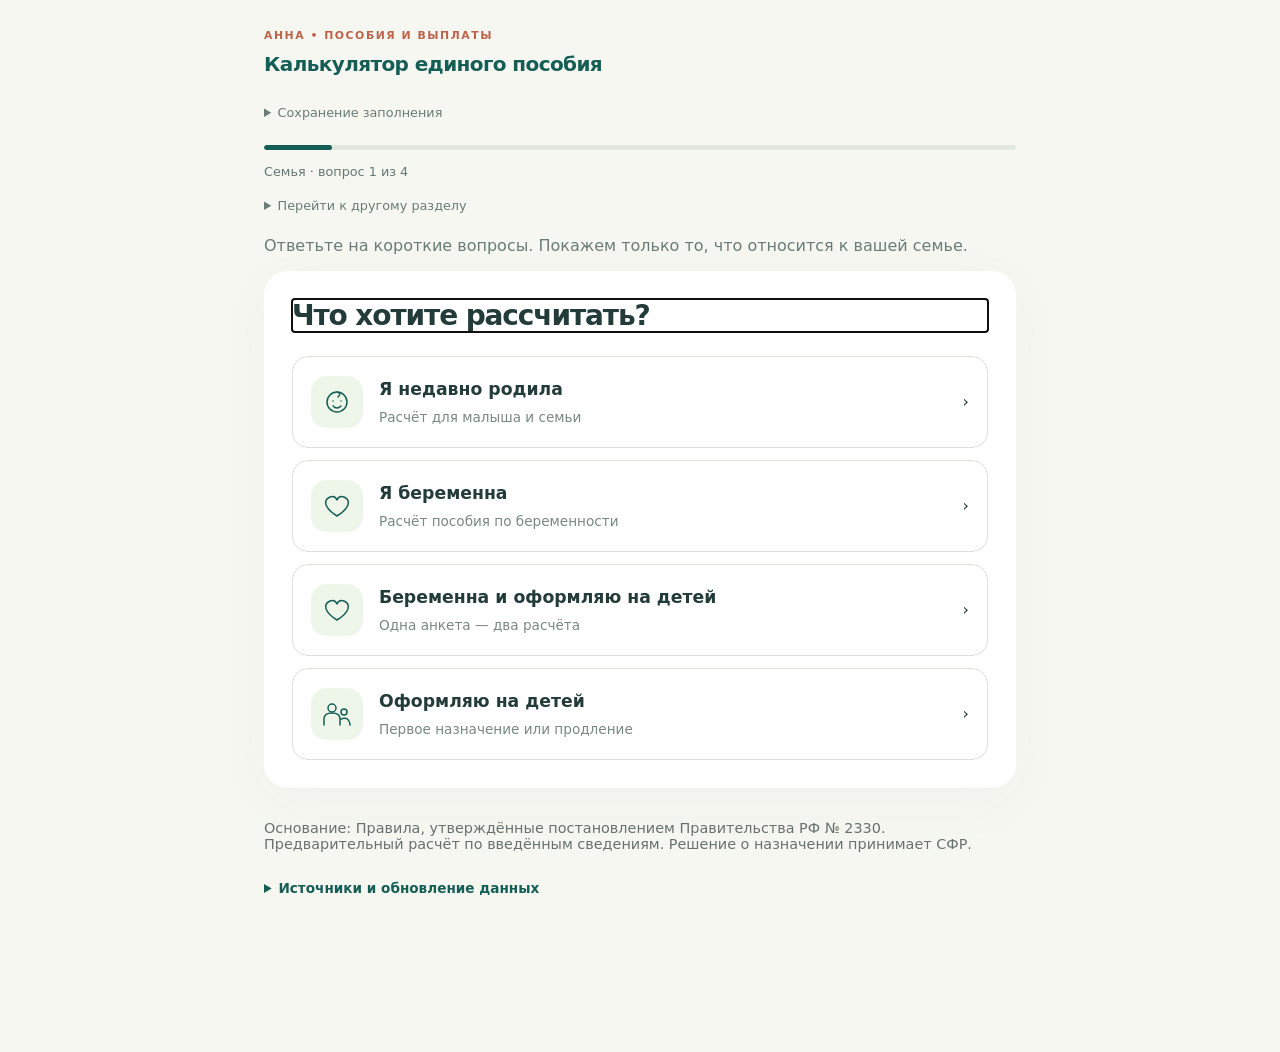
==== commit d15d4e01: "Improve mobile benefit questionnaire while preserving calculation rules and old drafts" ====
--- a/index.html
+++ b/index.html
@@ -1,9 +1,10 @@
 <!doctype html>
 <html lang="ru">
 <meta charset="utf-8">
-<meta name="viewport" content="width=device-width, initial-scale=1">
+<meta name="viewport" content="width=device-width, initial-scale=1, viewport-fit=cover">
+<meta name="robots" content="noindex, nofollow">
 <title>Калькулятор единого пособия — Анна про пособия</title>
-<link rel="stylesheet" href="style.css?v=20261012-48">
+<link rel="stylesheet" href="style.css?v=20261013-mobile1">
 <main>
   <header><span class="eyebrow">АННА • ПОСОБИЯ И ВЫПЛАТЫ</span><h1>Калькулятор единого пособия</h1><p>Узнайте предварительную сумму пособия и сравните, когда подать заявление. Можно заполнить частями и сохранить ответы.</p></header><details class="draft-tools"><summary>Сохранение заполнения</summary><label class="check"><input id="save-draft" type="checkbox"> Сохранять заполнение в этом браузере</label><p class="hint">На общем устройстве оставьте сохранение выключенным. Черновик хранится только в вашем браузере.</p><span id="draft-status" role="status"></span><button id="clear-draft" type="button" class="remove">Удалить черновик</button></details><nav id="progress" aria-label="Шаги анкеты"></nav><p id="step-help" class="step-help"></p>
   <section class="panel"><h2>Заявитель</h2><label>Гражданство РФ<select id="applicant-citizen"><option value="">Выберите</option><option value="yes">Да</option><option value="no">Нет</option></select></label><label>Постоянно проживаю в России<select id="applicant-residence"><option value="">Выберите</option><option value="yes">Да</option><option value="no">Нет</option></select></label><details><summary>Судебные решения о дееспособности</summary><label>Суд признавал вас недееспособным или ограничивал дееспособность?<select id="applicant-capacity"><option value="">Выберите</option><option value="none">Нет такого решения</option><option value="limited">Да, дееспособность ограничена</option><option value="incapable">Да, признали недееспособным</option><option value="unknown">Не уверена / нужно уточнить</option></select></label><div id="capacity-dates" hidden><label>Когда решение вступило в силу?<input id="capacity-decision" type="date"></label><label>Если дееспособность восстановлена: когда новое решение вступило в силу?<input id="capacity-restored" type="date"></label></div><p class="hint">Вопрос касается решения суда. Само заболевание или инвалидность его не заменяют. Для заявления на ребёнка проверяем сохранение родительских прав в его карточке; судебное ограничение само по себе не означает отказ. Если такой ситуации нет, выберите «Нет такого решения».</p></details><label>В каком месяце планируете подать заявление? <input id="start" type="month"></label><label>День, на который проверить условия (необязательно) <input id="day" type="number" min="1" max="31" value="1"></label><p class="hint">Если выбранного дня нет в месяце, сравниваем подачу в последний день этого месяца. Точная дата показана в календаре.</p><label class="check"><input id="pregnancy-applying" type="checkbox"> Проверить отдельно пособие беременной</label><label>Постановка на учёт до 12 недель<select id="pregnancy-registered"><option value="">Уточните, если подаёте по беременности</option><option value="yes">Да</option><option value="no">Нет</option></select></label><details id="pregnancy-details"><summary>Пособие по беременности</summary><label>Срок беременности на дату первой подачи, недель <input id="weeks" type="number" min="0" max="42"></label><label>Предполагаемая дата родов — для сравнения будущих месяцев <input id="pregnancy-forecast-through" type="date"></label><label>Если беременность уже закончилась — укажите дату <input id="pregnancy-ended" type="date"></label><p class="hint">Укажите срок на выбранный день подачи. Предполагаемая дата родов нужна только для прогноза: до неё сравниваем будущие месяцы. Дату окончания заполняйте, только если беременность уже закончилась. Если в расчётном периоде вы не работали из-за беременности, отметьте эти месяцы на шаге «Причины».</p></details><details open><summary>Адрес и уже назначенные меры поддержки</summary><label>По какому адресу будете подавать?<select id="residence-basis"><option value="">Выберите</option><option value="permanent">Постоянная регистрация</option><option value="temporary">Место пребывания</option><option value="actual">Фактическое проживание без подтверждённой регистрации</option></select></label><label>Если по месту пребывания или фактического проживания: сможете подтвердить адрес?<select id="address-proof"><option value="">Уточните, если относится к вам</option><option value="yes">Да, документы есть</option><option value="no">Пока нет</option></select></label><label>Получаете прежнее пособие, которое хотите заменить единым?<select id="prior-measure"><option value="">Уточните</option><option value="no">Нет</option><option value="yes">Да</option><option value="unknown">Не уверена</option></select></label><p class="hint">Речь о прежних выплатах на детей 3–7 или 8–17 лет, на первого или третьего ребёнка до 3 лет, либо прежнем пособии беременной. Если уже получаете единое пособие и хотите его продлить, выберите «Нет». Маткапитал, декретные и обычное пособие по уходу здесь указывать не нужно.</p></details><p class="hint">При расчёте пособия по беременности важен срок на день подачи. Заполните его на шаге «Дети».</p></section>
@@ -14,5 +15,5 @@
   <section class="panel"><div class="section-heading"><h2>Доходы семьи</h2><button id="add-adult" type="button">+ Добавить супруга</button></div><label>Способ ввода<select id="income-mode"><option value="period">Одинаковая сумма за месяц и период</option><option value="monthly">Разная сумма каждый месяц — точнее для прогноза</option><option value="total">Одна сумма за 12 месяцев — только первый месяц</option></select></label><p class="hint">Вводите начисленную зарплату <strong>до удержания НДФЛ</strong>. Сначала отметьте виды дохода. Для постоянной зарплаты укажите сумму и период. Будущую зарплату учитываем только если вы отметите отдельное предположение; для меняющейся рекомендуем помесячный ввод. Учитывайте начисленные суммы по каждому взрослому отдельно. Пустая ячейка означает «не знаю», ноль нужно ввести явно. Быстрый итог даст оценку только для первого месяца: для будущего окна не видно, какой доход из него выйдет.</p><div id="income-people"></div><details><summary>Где посмотреть суммы и что вводить</summary><ul><li>Зарплата за прошедший год: <a href="https://www.gosuslugi.ru/help/faq/income_statement/102203" target="_blank" rel="noopener">справка о доходах на Госуслугах</a> или <a href="https://www.nalog.gov.ru/rn91/ifns/ifns6/info/16555894/" target="_blank" rel="noopener">ФНС → Доходы → Справки о доходах</a>. Для текущих месяцев — расчётные листки у работодателя.</li><li>Проценты по вкладам и накопительным счетам за 2025 год: <a href="https://www.nalog.gov.ru/rn11/news/activities_fts/16637188/" target="_blank" rel="noopener">ФНС → Доходы → Банковские вклады</a>; также запросите справку в банке. Нужны <strong>все выплаченные проценты</strong>, а не только часть, с которой платится налог. Основную сумму вклада в доход не вводят.</li><li>По вкладам есть отдельная проверка порога процентов и расчёт дохода по календарному году. Он открывается при выборе «Проценты по вкладам».</li></ul></details><div class="demo-pm"><h3>Прожиточный минимум для расчёта</h3><label>Регион проживания<select id="pm-region"><option value="">Выберите регион</option></select></label><label hidden>Территория или группа территорий<select id="pm-area"><option value="">Выберите местность</option></select></label><p class="hint">Прожиточный минимум зависит от региона и года подачи. Для 2026 года используем значения из <a href="https://sfr.gov.ru/grazhdanam/dop_info/prozhitochniy_min_deti/velichina_projitochnogo_minimuma_v_subektah_Rossiiskoi_Federacii_na_tekushchiy_god/" target="_blank" rel="noopener">официальной таблицы СФР за 2026 год</a>. Если в регионе несколько местных значений, выберите свою территорию. Для 2027 года без загруженных официальных сумм доступен отдельный прогноз по выбранным допущениям.</p></div></section>
   <section class="panel"><h2>Сравнение месяцев</h2><p class="hint">Это предварительная проверка введённых доходов, алиментов, состава семьи и имущества. По неизвестным сведениям вывод остаётся открытым; решение о назначении принимает СФР.</p><div id="completion-check" class="completion-check" hidden></div><button id="print-results" type="button" class="remove">Распечатать / сохранить PDF</button><div id="results"></div></section>
   <div class="wizard-actions"><button id="back" type="button" class="remove">Назад</button><button id="next" type="button">Далее</button></div><footer>Основание: Правила, утверждённые постановлением Правительства РФ № 2330. Предварительный расчёт по введённым сведениям. Решение о назначении принимает СФР.<details class="sources-help"><summary>Источники и обновление данных</summary><p>Прожиточный минимум: официальная таблица СФР за 2026 год, сверка 29.09.2026. Правила расчёта: редакция, проверенная 29.09.2026. Дата сверки обозначает последнюю проверку источника, а год — период действия сумм. Для года без загруженных официальных сумм можно включить отдельный прогноз по своим допущениям. Такой результат помечен как сценарий.</p></details></footer>
-</main><script type="module" src="ui.mjs?v=20261012-48"></script>
+</main><script type="module" src="ui.mjs?v=20261013-mobile1"></script>
 </html>
--- a/style.css
+++ b/style.css
@@ -116,3 +116,57 @@
 .result-answers { padding:0 16px 16px;border-bottom:1px solid var(--line) }.result-answers p { font-weight:600 }.result-answers .review-link { display:block;width:100%;text-align:left;margin:8px 0;white-space:normal }.result-edit-context { padding:16px;background:#f4ead8;border-radius:12px;margin:16px 0 }.result-edit-context p { margin-top:0 }
 
 .individual-income-checks { margin:12px 0;padding:16px;border:1px solid var(--line);border-radius:12px;background:#f7faf5 }.individual-income-checks h3 { font-size:1rem;margin:0 0 8px }.individual-income-check { padding:10px 0;border-top:1px solid var(--line) }.individual-income-check p { margin:6px 0;line-height:1.5;font-size:.9rem }.individual-income-checks > .hint { margin:0 0 10px }
+
+/* Mobile release: stable month names, one object/income card at a time. */
+html { scroll-padding-bottom:110px }
+main { padding-bottom:120px }
+input,select,button,summary { -webkit-tap-highlight-color:transparent }
+button { font:inherit;font-weight:650;line-height:1.35;touch-action:manipulation }
+button:focus-visible,summary:focus-visible { outline:3px solid var(--terr);outline-offset:3px }
+label { line-height:1.45 }
+.question-card { min-width:0 }
+.question-card > h2 { line-height:1.2;overflow-wrap:break-word }
+.question-card .demo-pm > h3,.question-card .source-picker > h3,
+[data-question=deposits] #deposit-section > h3 { display:none }
+.month-picker { position:relative;display:grid;grid-template-columns:minmax(0,1.55fr) minmax(0,1fr);gap:8px;width:100%;min-width:0 }
+.month-picker select { margin:0;width:100%;min-width:0;min-height:48px }
+.month-model { position:absolute!important;width:1px!important;height:1px!important;min-height:0!important;opacity:0;pointer-events:none;padding:0!important;border:0!important;margin:0!important }
+.month-picker.field-invalid { padding:3px;border-radius:12px }
+.historical-income { grid-column:1/-1;font-size:.9rem }
+.selected-income-details { border-top:1px solid var(--line);padding-top:10px }
+.leave-help > details { margin:0 }
+.period-note { font-size:.95rem;line-height:1.5 }
+.question-card #extra-entries > .form-row { border:0;padding-top:0 }
+.question-card .form-row > label { margin:6px 0 }
+.wizard-actions { position:fixed;left:50%;bottom:0;transform:translateX(-50%);width:calc(100% - 40px);max-width:740px;z-index:60;margin:0;padding:12px 0 max(12px,env(safe-area-inset-bottom));border-top:1px solid var(--line);box-shadow:0 -12px 18px var(--cream) }
+.wizard-actions:has(#back[hidden]):has(#next[hidden]) { display:none }
+body[data-question=goal] .draft-tools { margin-bottom:12px }
+.inside-wizard .draft-tools { font-size:.85rem }
+.inside-wizard .draft-tools > summary { min-height:36px;padding:6px 0 }
+.source-picker > .hint { margin-top:0 }
+.property-adds button { text-align:left;white-space:normal }
+.result-overview { line-height:1.5 }
+.result-answers .review-link { padding:12px 0 }
+.review-link { min-height:44px }
+:focus { scroll-margin-bottom:110px }
+@media(max-width:600px) {
+  main { padding:12px 12px 120px }
+  .panel { padding:22px 16px;margin:12px 0;border-radius:18px }
+  .question-card > h2 { font-size:1.45rem;margin-bottom:20px }
+  .wizard-actions { width:calc(100% - 24px) }
+  .wizard-actions #back { min-width:76px }
+  .month-picker select { padding:12px 8px }
+  .source-grid .check,.asset-choice-grid .check { padding:8px 0;margin:0;align-items:flex-start;line-height:1.45 }
+  .source-grid .check input,.asset-choice-grid .check input { margin-top:2px }
+  .section-heading { flex-wrap:wrap }
+  .form-row > details,.form-row > .hint { grid-column:1/-1 }
+  .step-counter { margin:8px 0;font-size:.9rem }
+  .section-menu > summary { min-height:40px;font-size:.85rem }
+  .child-card { margin:0;border:0;padding:0;background:transparent }
+  .child-core { gap:0 }
+  .income-grid { grid-template-columns:1fr }
+}
+@media(prefers-reduced-motion:reduce) { *,*::before,*::after { scroll-behavior:auto!important;transition:none!important } }
+@media print { .month-picker { display:none }.wizard-actions { display:none!important } main { padding:0 } }
+
+.comparison-calendar { margin-top:18px }.comparison-calendar > summary { padding:14px 0;font-size:1rem }.comparison-calendar > .hint { font-size:.9rem }
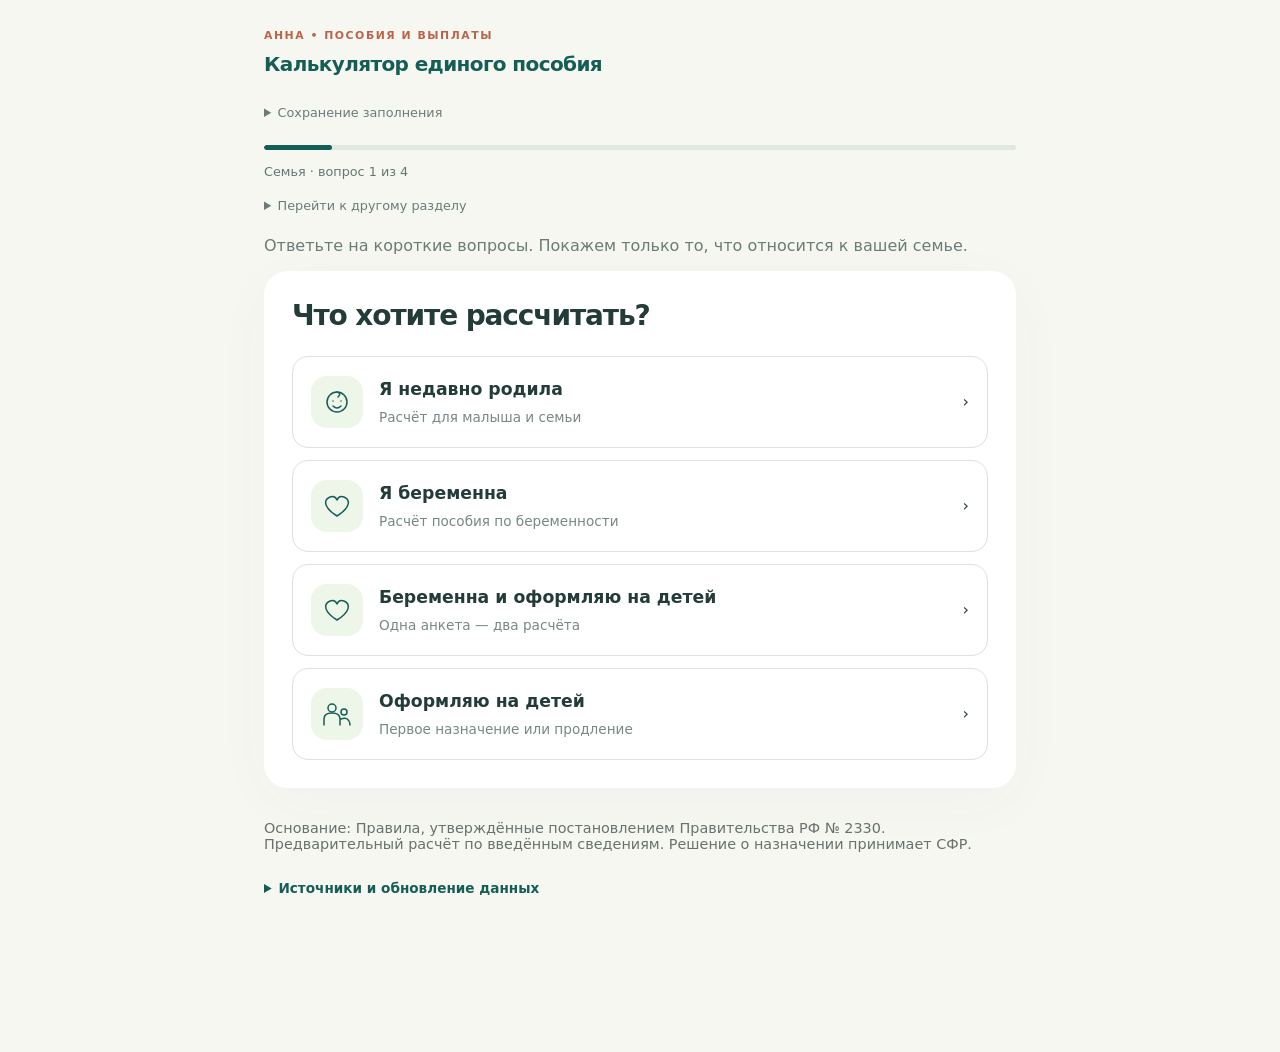
==== commit 61b047c4: "Shorten mobile screens and remove scroll races; show selected-month result first" ====
--- a/index.html
+++ b/index.html
@@ -4,7 +4,7 @@
 <meta name="viewport" content="width=device-width, initial-scale=1, viewport-fit=cover">
 <meta name="robots" content="noindex, nofollow">
 <title>Калькулятор единого пособия — Анна про пособия</title>
-<link rel="stylesheet" href="style.css?v=20261013-mobile1">
+<link rel="stylesheet" href="style.css?v=20261013-mobile2">
 <main>
   <header><span class="eyebrow">АННА • ПОСОБИЯ И ВЫПЛАТЫ</span><h1>Калькулятор единого пособия</h1><p>Узнайте предварительную сумму пособия и сравните, когда подать заявление. Можно заполнить частями и сохранить ответы.</p></header><details class="draft-tools"><summary>Сохранение заполнения</summary><label class="check"><input id="save-draft" type="checkbox"> Сохранять заполнение в этом браузере</label><p class="hint">На общем устройстве оставьте сохранение выключенным. Черновик хранится только в вашем браузере.</p><span id="draft-status" role="status"></span><button id="clear-draft" type="button" class="remove">Удалить черновик</button></details><nav id="progress" aria-label="Шаги анкеты"></nav><p id="step-help" class="step-help"></p>
   <section class="panel"><h2>Заявитель</h2><label>Гражданство РФ<select id="applicant-citizen"><option value="">Выберите</option><option value="yes">Да</option><option value="no">Нет</option></select></label><label>Постоянно проживаю в России<select id="applicant-residence"><option value="">Выберите</option><option value="yes">Да</option><option value="no">Нет</option></select></label><details><summary>Судебные решения о дееспособности</summary><label>Суд признавал вас недееспособным или ограничивал дееспособность?<select id="applicant-capacity"><option value="">Выберите</option><option value="none">Нет такого решения</option><option value="limited">Да, дееспособность ограничена</option><option value="incapable">Да, признали недееспособным</option><option value="unknown">Не уверена / нужно уточнить</option></select></label><div id="capacity-dates" hidden><label>Когда решение вступило в силу?<input id="capacity-decision" type="date"></label><label>Если дееспособность восстановлена: когда новое решение вступило в силу?<input id="capacity-restored" type="date"></label></div><p class="hint">Вопрос касается решения суда. Само заболевание или инвалидность его не заменяют. Для заявления на ребёнка проверяем сохранение родительских прав в его карточке; судебное ограничение само по себе не означает отказ. Если такой ситуации нет, выберите «Нет такого решения».</p></details><label>В каком месяце планируете подать заявление? <input id="start" type="month"></label><label>День, на который проверить условия (необязательно) <input id="day" type="number" min="1" max="31" value="1"></label><p class="hint">Если выбранного дня нет в месяце, сравниваем подачу в последний день этого месяца. Точная дата показана в календаре.</p><label class="check"><input id="pregnancy-applying" type="checkbox"> Проверить отдельно пособие беременной</label><label>Постановка на учёт до 12 недель<select id="pregnancy-registered"><option value="">Уточните, если подаёте по беременности</option><option value="yes">Да</option><option value="no">Нет</option></select></label><details id="pregnancy-details"><summary>Пособие по беременности</summary><label>Срок беременности на дату первой подачи, недель <input id="weeks" type="number" min="0" max="42"></label><label>Предполагаемая дата родов — для сравнения будущих месяцев <input id="pregnancy-forecast-through" type="date"></label><label>Если беременность уже закончилась — укажите дату <input id="pregnancy-ended" type="date"></label><p class="hint">Укажите срок на выбранный день подачи. Предполагаемая дата родов нужна только для прогноза: до неё сравниваем будущие месяцы. Дату окончания заполняйте, только если беременность уже закончилась. Если в расчётном периоде вы не работали из-за беременности, отметьте эти месяцы на шаге «Причины».</p></details><details open><summary>Адрес и уже назначенные меры поддержки</summary><label>По какому адресу будете подавать?<select id="residence-basis"><option value="">Выберите</option><option value="permanent">Постоянная регистрация</option><option value="temporary">Место пребывания</option><option value="actual">Фактическое проживание без подтверждённой регистрации</option></select></label><label>Если по месту пребывания или фактического проживания: сможете подтвердить адрес?<select id="address-proof"><option value="">Уточните, если относится к вам</option><option value="yes">Да, документы есть</option><option value="no">Пока нет</option></select></label><label>Получаете прежнее пособие, которое хотите заменить единым?<select id="prior-measure"><option value="">Уточните</option><option value="no">Нет</option><option value="yes">Да</option><option value="unknown">Не уверена</option></select></label><p class="hint">Речь о прежних выплатах на детей 3–7 или 8–17 лет, на первого или третьего ребёнка до 3 лет, либо прежнем пособии беременной. Если уже получаете единое пособие и хотите его продлить, выберите «Нет». Маткапитал, декретные и обычное пособие по уходу здесь указывать не нужно.</p></details><p class="hint">При расчёте пособия по беременности важен срок на день подачи. Заполните его на шаге «Дети».</p></section>
@@ -15,5 +15,5 @@
   <section class="panel"><div class="section-heading"><h2>Доходы семьи</h2><button id="add-adult" type="button">+ Добавить супруга</button></div><label>Способ ввода<select id="income-mode"><option value="period">Одинаковая сумма за месяц и период</option><option value="monthly">Разная сумма каждый месяц — точнее для прогноза</option><option value="total">Одна сумма за 12 месяцев — только первый месяц</option></select></label><p class="hint">Вводите начисленную зарплату <strong>до удержания НДФЛ</strong>. Сначала отметьте виды дохода. Для постоянной зарплаты укажите сумму и период. Будущую зарплату учитываем только если вы отметите отдельное предположение; для меняющейся рекомендуем помесячный ввод. Учитывайте начисленные суммы по каждому взрослому отдельно. Пустая ячейка означает «не знаю», ноль нужно ввести явно. Быстрый итог даст оценку только для первого месяца: для будущего окна не видно, какой доход из него выйдет.</p><div id="income-people"></div><details><summary>Где посмотреть суммы и что вводить</summary><ul><li>Зарплата за прошедший год: <a href="https://www.gosuslugi.ru/help/faq/income_statement/102203" target="_blank" rel="noopener">справка о доходах на Госуслугах</a> или <a href="https://www.nalog.gov.ru/rn91/ifns/ifns6/info/16555894/" target="_blank" rel="noopener">ФНС → Доходы → Справки о доходах</a>. Для текущих месяцев — расчётные листки у работодателя.</li><li>Проценты по вкладам и накопительным счетам за 2025 год: <a href="https://www.nalog.gov.ru/rn11/news/activities_fts/16637188/" target="_blank" rel="noopener">ФНС → Доходы → Банковские вклады</a>; также запросите справку в банке. Нужны <strong>все выплаченные проценты</strong>, а не только часть, с которой платится налог. Основную сумму вклада в доход не вводят.</li><li>По вкладам есть отдельная проверка порога процентов и расчёт дохода по календарному году. Он открывается при выборе «Проценты по вкладам».</li></ul></details><div class="demo-pm"><h3>Прожиточный минимум для расчёта</h3><label>Регион проживания<select id="pm-region"><option value="">Выберите регион</option></select></label><label hidden>Территория или группа территорий<select id="pm-area"><option value="">Выберите местность</option></select></label><p class="hint">Прожиточный минимум зависит от региона и года подачи. Для 2026 года используем значения из <a href="https://sfr.gov.ru/grazhdanam/dop_info/prozhitochniy_min_deti/velichina_projitochnogo_minimuma_v_subektah_Rossiiskoi_Federacii_na_tekushchiy_god/" target="_blank" rel="noopener">официальной таблицы СФР за 2026 год</a>. Если в регионе несколько местных значений, выберите свою территорию. Для 2027 года без загруженных официальных сумм доступен отдельный прогноз по выбранным допущениям.</p></div></section>
   <section class="panel"><h2>Сравнение месяцев</h2><p class="hint">Это предварительная проверка введённых доходов, алиментов, состава семьи и имущества. По неизвестным сведениям вывод остаётся открытым; решение о назначении принимает СФР.</p><div id="completion-check" class="completion-check" hidden></div><button id="print-results" type="button" class="remove">Распечатать / сохранить PDF</button><div id="results"></div></section>
   <div class="wizard-actions"><button id="back" type="button" class="remove">Назад</button><button id="next" type="button">Далее</button></div><footer>Основание: Правила, утверждённые постановлением Правительства РФ № 2330. Предварительный расчёт по введённым сведениям. Решение о назначении принимает СФР.<details class="sources-help"><summary>Источники и обновление данных</summary><p>Прожиточный минимум: официальная таблица СФР за 2026 год, сверка 29.09.2026. Правила расчёта: редакция, проверенная 29.09.2026. Дата сверки обозначает последнюю проверку источника, а год — период действия сумм. Для года без загруженных официальных сумм можно включить отдельный прогноз по своим допущениям. Такой результат помечен как сценарий.</p></details></footer>
-</main><script type="module" src="ui.mjs?v=20261013-mobile1"></script>
+</main><script type="module" src="ui.mjs?v=20261013-mobile2"></script>
 </html>
--- a/style.css
+++ b/style.css
@@ -170,3 +170,8 @@
 @media print { .month-picker { display:none }.wizard-actions { display:none!important } main { padding:0 } }
 
 .comparison-calendar { margin-top:18px }.comparison-calendar > summary { padding:14px 0;font-size:1rem }.comparison-calendar > .hint { font-size:.9rem }
+
+.question-card > h2:focus,.child-card-title:focus,.income-person:focus,.form-row:focus { outline:none }
+.salary-mode { margin:0 0 18px }.income-person > h3 { display:none }.rare-income { padding:8px 0;border-top:1px solid var(--line) }.child-summary { margin-bottom:16px }.child-summary .review-link { width:100%;padding:10px 0 }
+
+.completion-check.only-future { background:transparent;padding:0;margin:0 0 12px }.completion-check.only-future > h3,.completion-check.only-future > p { display:none }.completion-check.only-future .future-answers { margin:0 }.completion-check.only-future summary { font-size:.9rem }
